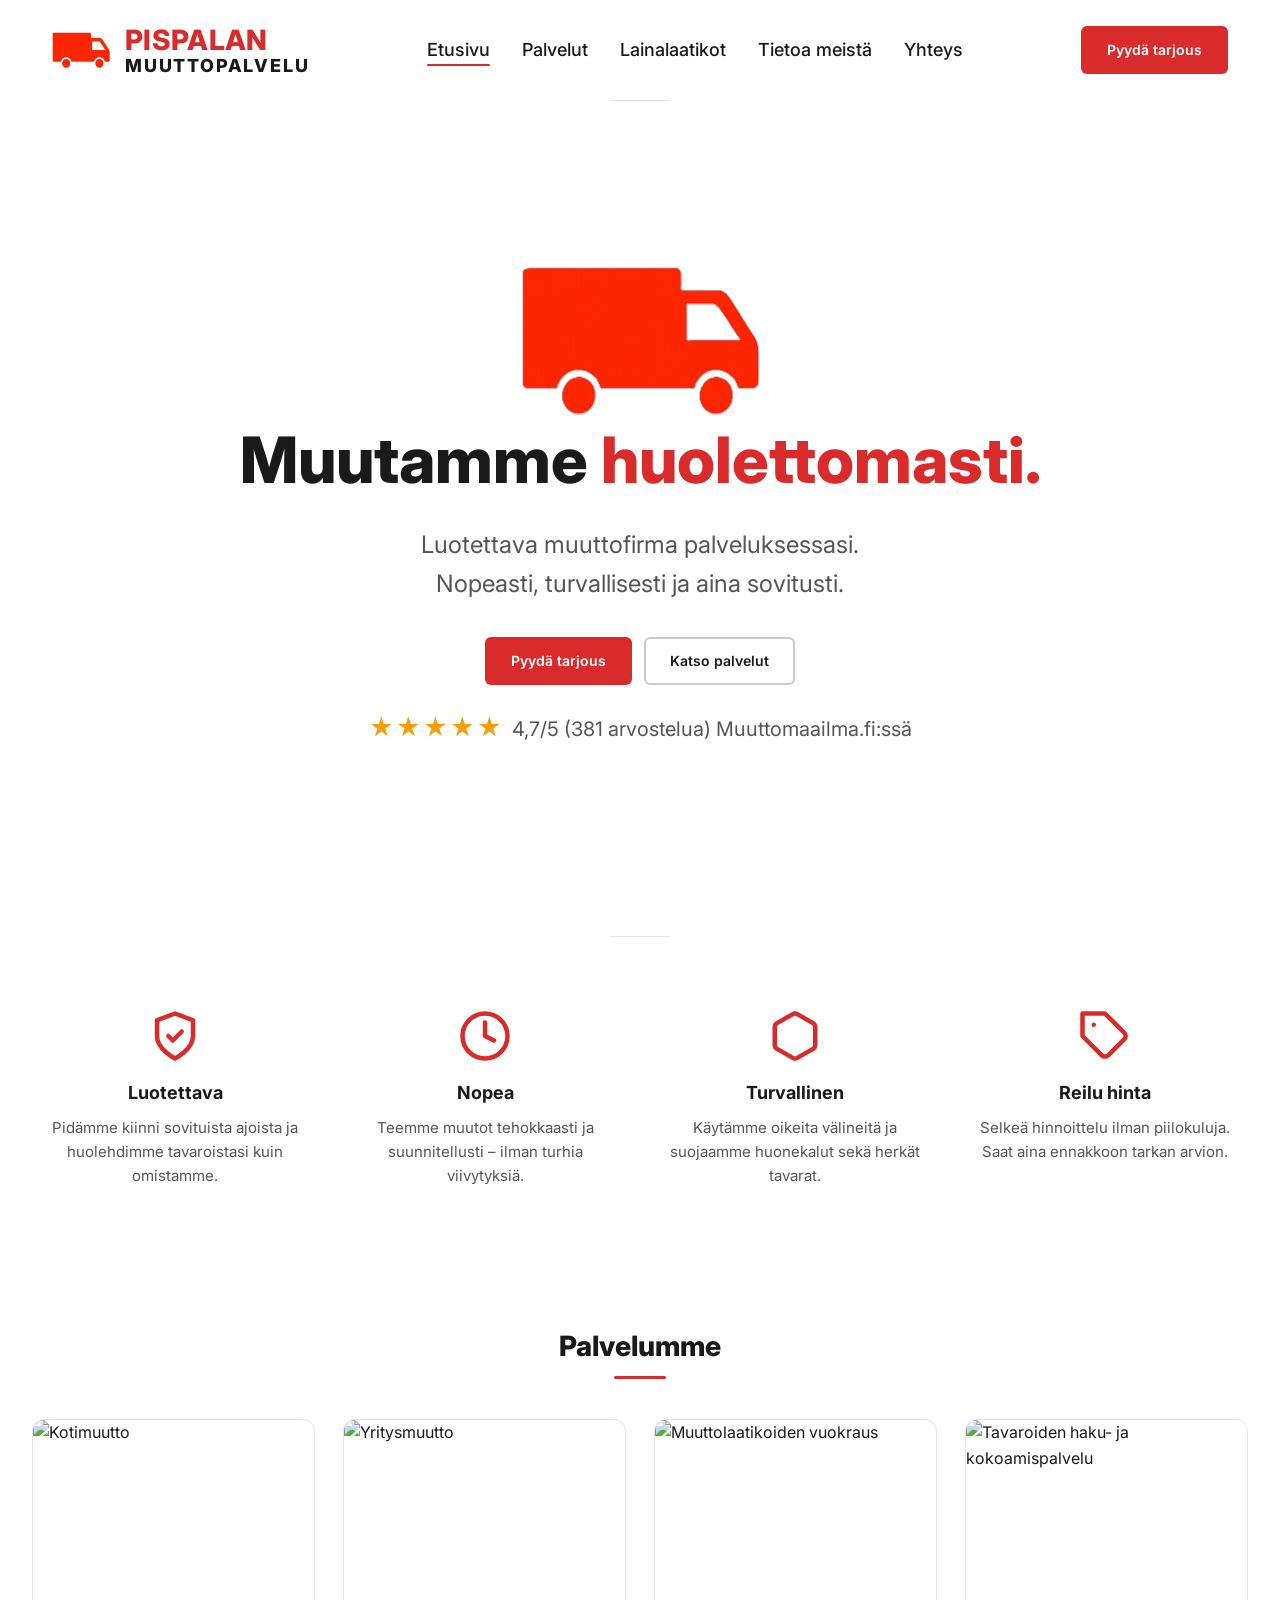
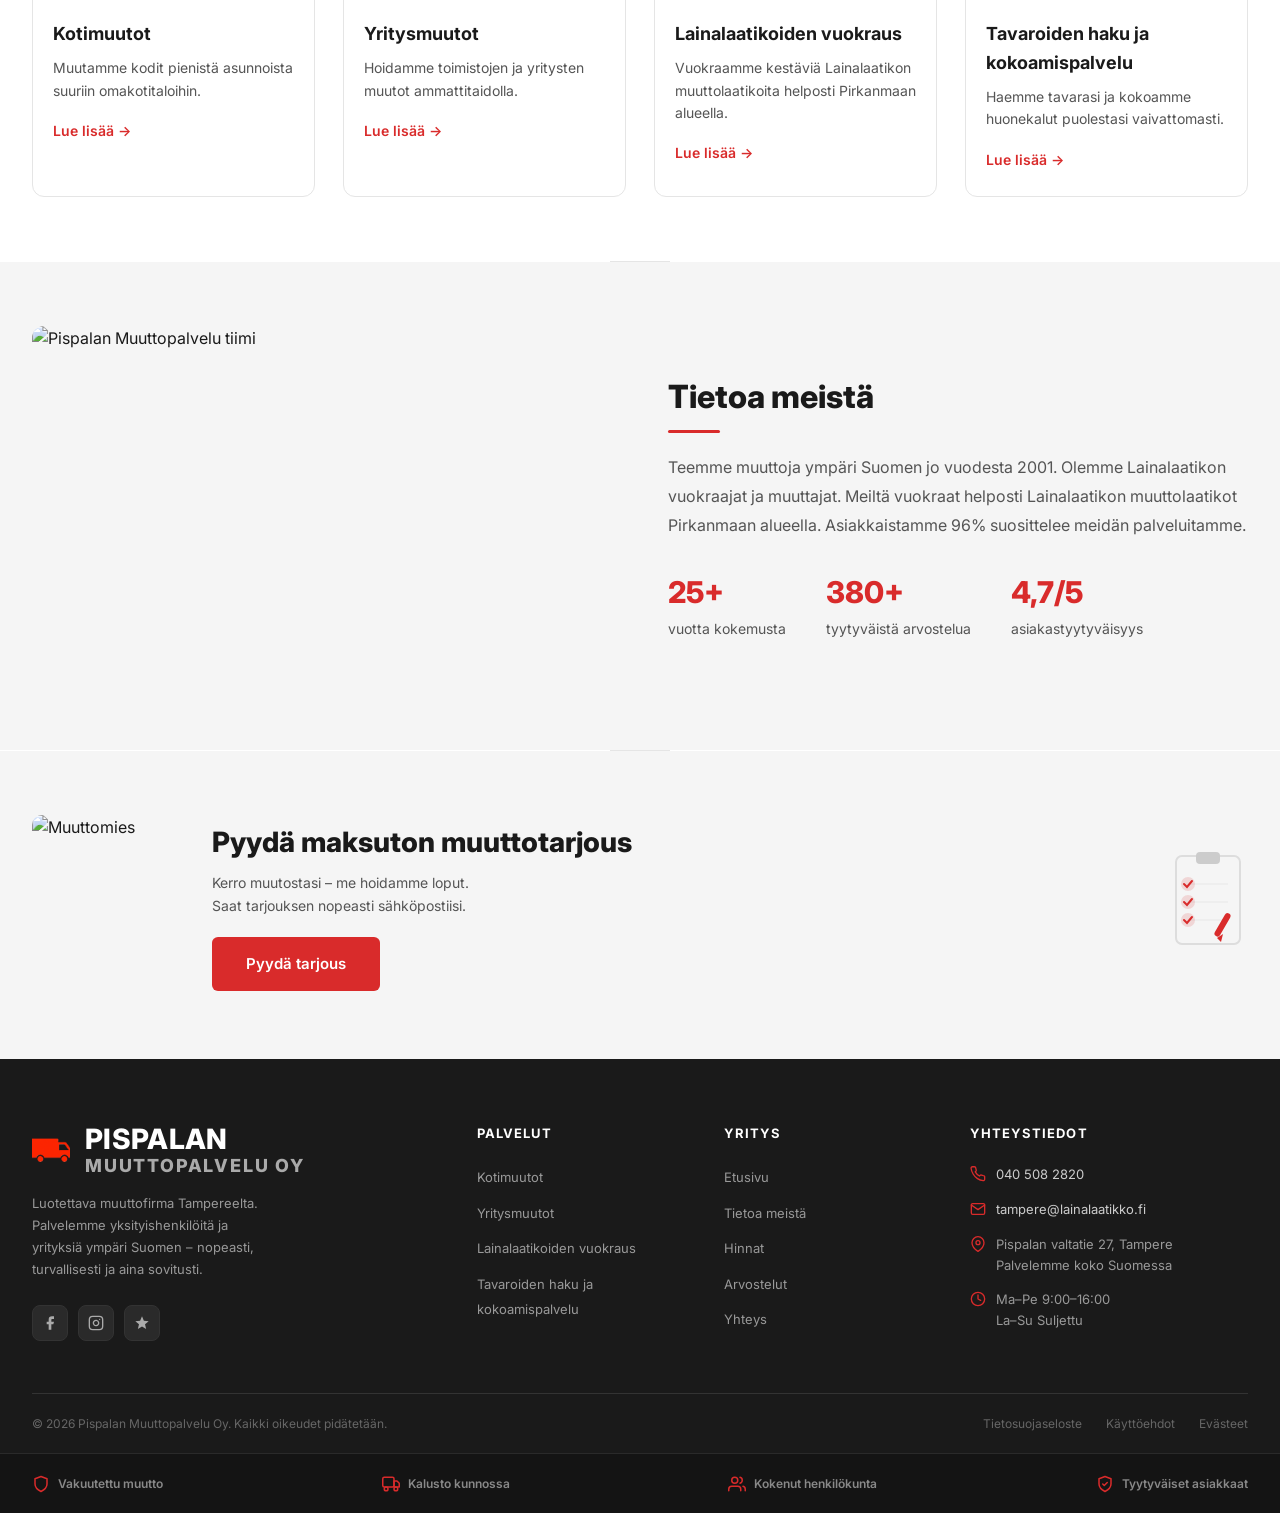
==== index.html @ 5b21df0d "yhteydenotto sivu" ====
<!DOCTYPE html>
<html lang="fi">
<head>
  <meta charset="UTF-8" />
  <meta name="viewport" content="width=device-width, initial-scale=1.0"/>
  <title>Pispalan Muuttopalvelu</title>
  <link href="https://fonts.googleapis.com/css2?family=Inter:wght@400;500;600;700;800&display=swap" rel="stylesheet"/>
  <style>
    *, *::before, *::after { box-sizing: border-box; margin: 0; padding: 0; }

    :root {
      --red: #D92B2B;
      --red-dark: #B51F1F;
      --black: #1A1A1A;
      --gray-text: #555;
      --gray-light: #f5f5f5;
      --border: #e5e5e5;
      --white: #ffffff;
      --max-w: 1240px;
    }

    html, body {
      max-width: 100%;
      overflow-x: hidden;
    }

    body {
      font-family: 'Inter', sans-serif;
      color: var(--black);
      background: var(--white);
      line-height: 1.6;
    }

    a { text-decoration: none; color: inherit; }

    /* ── CONTAINER ── */
    .container {
      max-width: var(--max-w);
      margin: 0 auto;
      padding: 0 32px;
    }

    /* ── NAVBAR ── */
    nav {
      background: var(--white);
      position: sticky;
      top: 0;
      z-index: 100;
    }

    nav .container {
      display: flex;
      align-items: center;
      justify-content: space-between;
      height: 100px;
    }

    .logo {
      display: flex;
      align-items: center;
      gap: 15px;
      font-weight: 800;
      font-size: 15px;
      color: var(--red);
      text-transform: uppercase;
      letter-spacing: 0.02em;
    }

    .logo-icon img { width: 58px; height: 36px; display: block; }
    .logo-text { display: flex; flex-direction: column; line-height: 1.15; }
    .logo-text span:first-child { font-size: 28px; }
    .logo-text span:last-child { font-size: 18px; letter-spacing: 0.1em; color: var(--black); }

    .nav-links {
      display: flex;
      gap: 32px;
      list-style: none;
      font-size: 18px;
      font-weight: 500;
    }

    .nav-links a {
      color: var(--black);
      transition: color 0.2s;
      position: relative;
      padding-bottom: 4px;
    }

    .nav-links a.active::after {
      content: '';
      position: absolute;
      bottom: -2px; left: 0; right: 0;
      height: 2px;
      background: var(--red);
      border-radius: 2px;
    }

    .nav-links a:hover { color: var(--red); }

    .btn {
      display: inline-flex;
      align-items: center;
      justify-content: center;
      padding: 11px 24px;
      border-radius: 6px;
      font-size: 14px;
      font-weight: 600;
      cursor: pointer;
      transition: background 0.2s, color 0.2s, border-color 0.2s;
      border: 2px solid transparent;
    }

    .btn-primary { background: var(--red); color: white; }
    .btn-primary:hover { background: var(--red-dark); }
    .btn-outline { background: white; color: var(--black); border-color: #ccc; }
    .btn-outline:hover { border-color: var(--red); color: var(--red); }

    /* ── INTRO (replaces big hero) ── */
    .intro {
      padding: 144px 64px 128px;
      text-align: center;
    }

    .intro .container {
      padding: 20px 0 0 0;
      display: flex;
      flex-direction: column;
      align-items: center;
      margin-bottom: 60px;
    }

    .intro h1 {
      font-size: 64px;
      font-weight: 800;
      line-height: 1.15;
      margin-bottom: 30px;
      max-width: 900px;
    }

    .intro h1 span { color: var(--red); }

    .intro p {
      font-size: 24px;
      color: var(--gray-text);
      margin-bottom: 34px;
      max-width: 540px;
    }

    .intro-ctas {
      display: flex;
      gap: 12px;
      margin-bottom: 24px;
    }

    .stars {
      display: flex;
      align-items: center;
      gap: 8px;
      font-size: 20px;
      color: var(--gray-text);
    }

    .star-icons { color: #f59e0b; font-size: 24px; letter-spacing: 2px; }

    /* ── FEATURES ── */
    .features {
      padding: 48px 32px;
    }

    .features .container { padding: 0; }

    .features-grid {
      display: grid;
      grid-template-columns: repeat(4, 1fr);
      gap: 24px;
    }

    .feature-card {
      text-align: center;
      padding: 24px 16px;
    }

    .feature-icon {
      width: 54px;
      height: 54px;
      margin: 0 auto 16px;
      color: var(--red);
    }

    .feature-card h3 {
      font-size: 18px;
      font-weight: 700;
      margin-bottom: 8px;
    }

    .feature-card p {
      font-size: 15px;
      color: var(--gray-text);
      line-height: 1.6;
    }

    /* ── SERVICES ── */
    .services {
      padding: 64px 32px;
      background: var(--white);
    }

    .services .container { padding: 0; }

    .section-title {
      text-align: center;
      font-size: 28px;
      font-weight: 800;
      margin-bottom: 8px;
    }

    .section-underline {
      width: 52px;
      height: 3px;
      background: var(--red);
      margin: 0 auto 40px;
      border-radius: 2px;
    }

    /* ── SHORT SECTION DIVIDER (replaces full-width borders) ── */
    .divider {
      width: 60px;
      height: 1px;
      background: var(--border);
      margin: 0 auto;
    }

    .services-grid {
      display: grid;
      grid-template-columns: repeat(4, 1fr);
      gap: 28px;
    }

    .service-card {
      border: 1px solid var(--border);
      border-radius: 12px;
      padding: 0 0 24px;
      overflow: hidden;
      transition: box-shadow 0.2s;
    }

    .service-card:hover { box-shadow: 0 8px 24px rgba(0,0,0,0.08); }

    .service-thumb {
      width: 100%;
      height: 180px;
      margin-bottom: 20px;
      overflow: hidden;
    }

    .service-thumb img {
      width: 100%;
      height: 100%;
      object-fit: cover;
      display: block;
      transition: transform 0.35s ease;
    }

    .service-card:hover .service-thumb img { transform: scale(1.05); }

    .service-card-body { padding: 0 20px; }
    .service-card h3 { font-size: 18px; font-weight: 700; margin-bottom: 8px; }
    .service-card p { font-size: 14px; color: var(--gray-text); margin-bottom: 16px; line-height: 1.6; }

    .link-red {
      font-size: 14px;
      font-weight: 600;
      color: var(--red);
      display: inline-flex;
      align-items: center;
      gap: 4px;
      transition: gap 0.2s;
    }
    .link-red:hover { gap: 8px; }

    /* ── ABOUT ── */
    .about {
      padding: 64px 32px;
      background: var(--gray-light);
    }

    .about .container {
      padding: 0;
      display: grid;
      grid-template-columns: 1fr 1fr;
      gap: 56px;
      align-items: center;
    }

    .about-img { width: 100%; height: 360px; border-radius: 12px; overflow: hidden; }
    .about-img img { width: 100%; height: 100%; object-fit: cover; display: block; }

    .about-content h2 { font-size: 32px; font-weight: 800; margin-bottom: 8px; }
    .about-content .section-underline { margin: 0 0 20px; }
    .about-content p { font-size: 16px; color: var(--gray-text); line-height: 1.8; margin-bottom: 28px; }

    .about-stats { display: flex; gap: 40px; }
    .about-stat strong { display: block; font-size: 30px; font-weight: 800; color: var(--red); }
    .about-stat span { font-size: 14px; color: var(--gray-text); }

    /* ── CTA BANNER ── */
    .cta-banner {
      background: var(--gray-light);
      padding: 64px 32px;
    }

    .cta-banner .container {
      padding: 0;
      display: grid;
      grid-template-columns: auto 1fr auto;
      align-items: center;
      gap: 40px;
    }

    .cta-banner .illustration { width: 140px; flex-shrink: 0; }
    .cta-content h2 { font-size: 28px; font-weight: 800; margin-bottom: 8px; }
    .cta-content p { font-size: 14px; color: var(--gray-text); margin-bottom: 20px; }
    .cta-checklist { width: 80px; flex-shrink: 0; }

    /* ── FULL FOOTER ── */
    .site-footer {
      background: #1A1A1A;
      color: #ccc;
      padding: 64px 32px 0;
    }

    .site-footer .container { padding: 0; }

    .footer-grid {
      display: grid;
      grid-template-columns: 2fr 1fr 1fr 1.4fr;
      gap: 48px;
      padding-bottom: 48px;
      border-bottom: 1px solid #333;
    }

    .footer-brand .logo { margin-bottom: 16px; color: #fff; }
    .footer-brand .logo-text span:last-child { color: #aaa; }
    .footer-brand p { font-size: 13px; line-height: 1.7; color: #999; max-width: 240px; margin-bottom: 24px; }
    .footer-socials { display: flex; gap: 10px; }

    .social-btn {
      width: 36px; height: 36px; border-radius: 8px;
      background: #2a2a2a; border: 1px solid #333;
      display: flex; align-items: center; justify-content: center;
      color: #aaa; transition: background 0.2s, color 0.2s;
    }
    .social-btn:hover { background: var(--red); color: white; border-color: var(--red); }
    .social-btn svg { width: 16px; height: 16px; }

    .footer-col h4 { font-size: 13px; font-weight: 700; color: #fff; text-transform: uppercase; letter-spacing: 0.08em; margin-bottom: 20px; }
    .footer-col ul { list-style: none; display: flex; flex-direction: column; gap: 10px; }
    .footer-col ul li a { font-size: 13px; color: #999; transition: color 0.2s; }
    .footer-col ul li a:hover { color: var(--red); }

    .footer-contact-item { display: flex; align-items: flex-start; gap: 10px; font-size: 13px; color: #999; margin-bottom: 14px; }
    .footer-contact-item svg { width: 16px; height: 16px; color: var(--red); flex-shrink: 0; margin-top: 2px; }
    .footer-contact-item a { color: #ccc; transition: color 0.2s; }
    .footer-contact-item a:hover { color: var(--red); }

    .footer-bottom { display: flex; align-items: center; justify-content: space-between; padding: 20px 0; font-size: 12px; color: #666; }
    .footer-bottom-links { display: flex; gap: 24px; }
    .footer-bottom-links a { color: #666; transition: color 0.2s; }
    .footer-bottom-links a:hover { color: #aaa; }

    .footer-trust-bar {
      background: #141414;
      border-top: 1px solid #2a2a2a;
      padding: 20px 32px;
    }

    .footer-trust-bar .container {
      padding: 0;
      display: flex;
      justify-content: space-between;
      align-items: center;
      flex-wrap: wrap;
      gap: 16px;
    }

    .footer-trust-item { display: flex; align-items: center; gap: 8px; font-size: 12px; font-weight: 600; color: #888; }
    .footer-trust-item svg { width: 18px; height: 18px; color: var(--red); }

    /* ── RESPONSIVE ── */
    @media (max-width: 900px) {
      .container { padding: 0 20px; }
      .nav-links { display: none; }
      .intro { padding: 48px 20px; }
      .intro h1 { font-size: 34px; }
      .features { padding: 32px 20px; }
      .features-grid { grid-template-columns: repeat(2, 1fr); }
      .services { padding: 48px 20px; }
      .services-grid { grid-template-columns: repeat(2, 1fr); }
      .about { padding: 48px 20px; }
      .about .container { grid-template-columns: 1fr; gap: 28px; }
      .about-img { height: 240px; }
      .about-stats { justify-content: center; }
      .cta-banner { padding: 40px 20px; text-align: center; }
      .cta-banner .container { grid-template-columns: 1fr; }
      .cta-banner .illustration, .cta-checklist { display: none; }
      .site-footer { padding: 48px 20px 0; }
      .footer-grid { grid-template-columns: 1fr 1fr; gap: 32px; }
      .footer-trust-bar { padding: 20px; }
      .footer-bottom { flex-direction: column; gap: 12px; text-align: center; }
    }
    @media (max-width: 560px) {
      .footer-grid { grid-template-columns: 1fr; }
      .footer-trust-bar .container { justify-content: center; }
      .features-grid { grid-template-columns: 1fr 1fr; gap: 16px; }
      .services-grid { grid-template-columns: 1fr; }
      .intro h1 { font-size: 28px; }
      .intro-ctas { flex-direction: column; width: 100%; }
      .intro-ctas .btn { width: 100%; }
      .about-stats { flex-wrap: wrap; gap: 20px; justify-content: center; }
    }
  </style>
</head>
<body>

<!-- NAVBAR -->
<nav>
  <div class="container">
    <div class="logo">
      <div class="logo-icon">
        <a href="index.html"><img src="images/Designer (13).PNG" alt="Pispalan Muuttopalvelu Oy logo"/></a>
      </div>
      <div class="logo-text">
        <span>Pispalan</span>
        <span>Muuttopalvelu</span>
      </div>
    </div>

    <ul class="nav-links">
      <li><a href="#" class="active">Etusivu</a></li>
      <li><a href="#palvelut">Palvelut</a></li>
      <li><a href="#">Lainalaatikot</a></li>
      <li><a href="#tietoa-meista">Tietoa meistä</a></li>
      <li><a href="yhteydenotto.html">Yhteys</a></li>
    </ul>

    <a href="tarjous.html" class="btn btn-primary">Pyydä tarjous</a>
  </div>
</nav>
<div class="divider" style="margin-top: 0;"></div>

<!-- INTRO (replaces big hero, no image, fully centered) -->
<div class="intro">
  <div class="container">
    <a href="#index.html"><img src="images/Designer (13).PNG" alt="Pispalan Muuttopalvelu Oy logo" width="80" height="60" style="width: 240px; height: 150px;"/></a>
    <h1>Muutamme <span>huolettomasti.</span></h1>
    <p>Luotettava muuttofirma palveluksessasi. Nopeasti, turvallisesti ja aina sovitusti.</p>
    <div class="intro-ctas">
      <a href="tarjous.html" class="btn btn-primary">Pyydä tarjous</a>
      <a href="#palvelut" class="btn btn-outline">Katso palvelut</a>
    </div>
    <div class="stars">
      <span class="star-icons">★★★★★</span>
      <span>4,7/5 (381 arvostelua) Muuttomaailma.fi:ssä</span>
    </div>
  </div>
</div>

<div class="divider"></div>

<!-- FEATURES -->
<div class="features">
  <div class="container">
    <div class="features-grid">
      <div class="feature-card">
        <div class="feature-icon">
          <svg viewBox="0 0 24 24" fill="none" stroke="currentColor" stroke-width="2" stroke-linecap="round" stroke-linejoin="round">
            <path d="M12 22s8-4 8-10V5l-8-3-8 3v7c0 6 8 10 8 10z"/>
            <polyline points="9 12 11 14 15 10"/>
          </svg>
        </div>
        <h3>Luotettava</h3>
        <p>Pidämme kiinni sovituista ajoista ja huolehdimme tavaroistasi kuin omistamme.</p>
      </div>
      <div class="feature-card">
        <div class="feature-icon">
          <svg viewBox="0 0 24 24" fill="none" stroke="currentColor" stroke-width="2" stroke-linecap="round" stroke-linejoin="round">
            <circle cx="12" cy="12" r="10"/>
            <polyline points="12 6 12 12 16 14"/>
          </svg>
        </div>
        <h3>Nopea</h3>
        <p>Teemme muutot tehokkaasti ja suunnitellusti – ilman turhia viivytyksiä.</p>
      </div>
      <div class="feature-card">
        <div class="feature-icon">
          <svg viewBox="0 0 24 24" fill="none" stroke="currentColor" stroke-width="2" stroke-linecap="round" stroke-linejoin="round">
            <path d="M21 16V8a2 2 0 0 0-1-1.73l-7-4a2 2 0 0 0-2 0l-7 4A2 2 0 0 0 3 8v8a2 2 0 0 0 1 1.73l7 4a2 2 0 0 0 2 0l7-4A2 2 0 0 0 21 16z"/>
          </svg>
        </div>
        <h3>Turvallinen</h3>
        <p>Käytämme oikeita välineitä ja suojaamme huonekalut sekä herkät tavarat.</p>
      </div>
      <div class="feature-card">
        <div class="feature-icon">
          <svg viewBox="0 0 24 24" fill="none" stroke="currentColor" stroke-width="2" stroke-linecap="round" stroke-linejoin="round">
            <path d="M20.59 13.41l-7.17 7.17a2 2 0 0 1-2.83 0L2 12V2h10l8.59 8.59a2 2 0 0 1 0 2.82z"/>
            <line x1="7" y1="7" x2="7.01" y2="7"/>
          </svg>
        </div>
        <h3>Reilu hinta</h3>
        <p>Selkeä hinnoittelu ilman piilokuluja. Saat aina ennakkoon tarkan arvion.</p>
      </div>
    </div>
  </div>
</div>

<!-- SERVICES -->
<section class="services" id="palvelut">
  <div class="container">
    <h2 class="section-title">Palvelumme</h2>
    <div class="section-underline"></div>

    <div class="services-grid">
      <div class="service-card">
        <div class="service-thumb">
          <img src="https://images.unsplash.com/photo-1600518464441-9154a4dea21b?w=600&q=80" alt="Kotimuutto"/>
        </div>
        <div class="service-card-body">
          <h3>Kotimuutot</h3>
          <p>Muutamme kodit pienistä asunnoista suuriin omakotitaloihin.</p>
          <a href="kotimuutto.html" class="link-red">Lue lisää →</a>
        </div>
      </div>

      <div class="service-card">
        <div class="service-thumb">
          <img src="https://images.unsplash.com/photo-1497366216548-37526070297c?w=600&q=80" alt="Yritysmuutto"/>
        </div>
        <div class="service-card-body">
          <h3>Yritysmuutot</h3>
          <p>Hoidamme toimistojen ja yritysten muutot ammattitaidolla.</p>
          <a href="yritysmuutto.html" class="link-red">Lue lisää →</a>
        </div>
      </div>

      <div class="service-card">
        <div class="service-thumb">
          <img src="https://img.img-cdn.yle.fi/crop_fill,w_636,h_424,dpr_1/f_auto/39-149868668836c546ed6b/1769158839" alt="Muuttolaatikoiden vuokraus"/>
        </div>
        <div class="service-card-body">
          <h3>Lainalaatikoiden vuokraus</h3>
          <p>Vuokraamme kestäviä Lainalaatikon muuttolaatikoita helposti Pirkanmaan alueella.</p>
          <a href="lainalaatikot.html" class="link-red">Lue lisää →</a>
        </div>
      </div>

      <div class="service-card">
        <div class="service-thumb">
          <img src="https://images.airtasker.com/v7/https://airtasker-seo-assets-prod.s3.amazonaws.com/en_AU/1629993642926_furniture-assembly.jpg" alt="Tavaroiden haku- ja kokoamispalvelu"/>
        </div>
        <div class="service-card-body">
          <h3>Tavaroiden haku ja kokoamispalvelu</h3>
          <p>Haemme tavarasi ja kokoamme huonekalut puolestasi vaivattomasti.</p>
          <a href="kokoamispalvelut.html" class="link-red">Lue lisää →</a>
        </div>
      </div>
    </div>
  </div>
</section>

<div class="divider"></div>

<!-- ABOUT -->
<section class="about" id="tietoa-meistä">
  <div class="container">
    <div class="about-img">
      <img src="https://images.unsplash.com/photo-1600585154526-990dced4db0d?w=800&q=80" alt="Pispalan Muuttopalvelu tiimi"/>
    </div>
    <div class="about-content">
      <h2>Tietoa meistä</h2>
      <div class="section-underline" style="margin-left:0;"></div>
      <p>Teemme muuttoja ympäri Suomen jo vuodesta 2001. Olemme Lainalaatikon vuokraajat ja muuttajat. Meiltä vuokraat helposti Lainalaatikon muuttolaatikot Pirkanmaan alueella. Asiakkaistamme 96% suosittelee meidän palveluitamme.</p>
      <div class="about-stats">
        <div class="about-stat">
          <strong>25+</strong>
          <span>vuotta kokemusta</span>
        </div>
        <div class="about-stat">
          <strong>380+</strong>
          <span>tyytyväistä arvostelua</span>
        </div>
        <div class="about-stat">
          <strong>4,7/5</strong>
          <span>asiakastyytyväisyys</span>
        </div>
      </div>
    </div>
  </div>
</section>

<div class="divider"></div>

<!-- CTA BANNER -->
<section class="cta-banner" id="tarjous">
  <div class="container">
    <div class="illustration">
      <img src="https://images.unsplash.com/photo-1568992687947-868a62a9f521?w=300&q=80" alt="Muuttomies" style="width:140px;height:180px;object-fit:cover;border-radius:10px;display:block;"/>
    </div>

    <div class="cta-content">
      <h2>Pyydä maksuton muuttotarjous</h2>
      <p>Kerro muutostasi – me hoidamme loput.<br>Saat tarjouksen nopeasti sähköpostiisi.</p>
      <a href="tarjous.html" class="btn btn-primary" style="font-size:15px; padding:13px 32px;">Pyydä tarjous</a>
    </div>

    <div class="cta-checklist">
      <svg viewBox="0 0 80 100" xmlns="http://www.w3.org/2000/svg">
        <rect x="8" y="4" width="64" height="88" rx="6" fill="#f5f5f5" stroke="#ddd" stroke-width="2"/>
        <rect x="28" y="0" width="24" height="12" rx="4" fill="#ccc"/>
        <line x1="20" y1="32" x2="60" y2="32" stroke="#eee" stroke-width="2"/>
        <line x1="20" y1="50" x2="60" y2="50" stroke="#eee" stroke-width="2"/>
        <line x1="20" y1="68" x2="60" y2="68" stroke="#eee" stroke-width="2"/>
        <circle cx="20" cy="32" r="7" fill="#D92B2B" opacity="0.15"/>
        <polyline points="16,32 19,35 24,29" stroke="#D92B2B" stroke-width="2" fill="none" stroke-linecap="round"/>
        <circle cx="20" cy="50" r="7" fill="#D92B2B" opacity="0.15"/>
        <polyline points="16,50 19,53 24,47" stroke="#D92B2B" stroke-width="2" fill="none" stroke-linecap="round"/>
        <circle cx="20" cy="68" r="7" fill="#D92B2B" opacity="0.15"/>
        <polyline points="16,68 19,71 24,65" stroke="#D92B2B" stroke-width="2" fill="none" stroke-linecap="round"/>
        <rect x="52" y="60" width="6" height="26" rx="3" fill="#D92B2B" transform="rotate(30 55 72)"/>
        <polygon points="49,86 55,82 53,90" fill="#D92B2B"/>
      </svg>
    </div>
  </div>
</section>

<!-- FULL FOOTER -->
<footer class="site-footer">
  <div class="container">
    <div class="footer-grid">
      <div class="footer-brand">
        <div class="logo">
          <div class="logo-icon">
            <a href="index.html"><img src="images/Designer (13).PNG" alt="Pispalan Muuttopalvelu Oy logo" style="width: 38px; height: 24px; object-fit:cover; display:block;"/></a>
          </div>
          <div class="logo-text">
            <span>Pispalan</span>
            <span>Muuttopalvelu Oy</span>
          </div>
        </div>
        <p>Luotettava muuttofirma Tampereelta. Palvelemme yksityishenkilöitä ja yrityksiä ympäri Suomen – nopeasti, turvallisesti ja aina sovitusti.</p>
        <div class="footer-socials">
          <a href="#" class="social-btn" aria-label="Facebook">
            <svg viewBox="0 0 24 24" fill="currentColor"><path d="M18 2h-3a5 5 0 0 0-5 5v3H7v4h3v8h4v-8h3l1-4h-4V7a1 1 0 0 1 1-1h3z"/></svg>
          </a>
          <a href="#" class="social-btn" aria-label="Instagram">
            <svg viewBox="0 0 24 24" fill="none" stroke="currentColor" stroke-width="2" stroke-linecap="round" stroke-linejoin="round">
              <rect x="2" y="2" width="20" height="20" rx="5" ry="5"/>
              <path d="M16 11.37A4 4 0 1 1 12.63 8 4 4 0 0 1 16 11.37z"/>
              <line x1="17.5" y1="6.5" x2="17.51" y2="6.5"/>
            </svg>
          </a>
          <a href="https://extra.muuttomaailma.fi/company/k70j0opk" class="social-btn" aria-label="Arvostelut">
            <svg viewBox="0 0 24 24" fill="currentColor"><path d="M12 17.27L18.18 21l-1.64-7.03L22 9.24l-7.19-.61L12 2 9.19 8.63 2 9.24l5.46 4.73L5.82 21z"/></svg>
          </a>
        </div>
      </div>

      <div class="footer-col">
        <h4>Palvelut</h4>
        <ul>
          <li><a href="#palvelut">Kotimuutot</a></li>
          <li><a href="#palvelut">Yritysmuutot</a></li>
          <li><a href="#palvelut">Lainalaatikoiden vuokraus</a></li>
          <li><a href="#palvelut">Tavaroiden haku ja kokoamispalvelu</a></li>
        </ul>
      </div>

      <div class="footer-col">
        <h4>Yritys</h4>
        <ul>
          <li><a href="#">Etusivu</a></li>
          <li><a href="#tietoa-meista">Tietoa meistä</a></li>
          <li><a href="#">Hinnat</a></li>
          <li><a href="#">Arvostelut</a></li>
          <li><a href="pyyda-tarjous.html">Yhteys</a></li>
        </ul>
      </div>

      <div class="footer-col">
        <h4>Yhteystiedot</h4>
        <div class="footer-contact-item">
          <svg viewBox="0 0 24 24" fill="none" stroke="currentColor" stroke-width="2" stroke-linecap="round" stroke-linejoin="round">
            <path d="M22 16.92v3a2 2 0 0 1-2.18 2 19.79 19.79 0 0 1-8.63-3.07A19.5 19.5 0 0 1 4.69 12 19.79 19.79 0 0 1 1.61 3.37 2 2 0 0 1 3.6 1.18h3a2 2 0 0 1 2 1.72c.127.96.361 1.903.7 2.81a2 2 0 0 1-.45 2.11L7.91 8.73a16 16 0 0 0 6.29 6.29l.92-.92a2 2 0 0 1 2.11-.45c.907.339 1.85.573 2.81.7A2 2 0 0 1 22 16.92z"/>
          </svg>
          <a href="tel:+358405082820">040 508 2820</a>
        </div>
        <div class="footer-contact-item">
          <svg viewBox="0 0 24 24" fill="none" stroke="currentColor" stroke-width="2" stroke-linecap="round" stroke-linejoin="round">
            <path d="M4 4h16c1.1 0 2 .9 2 2v12c0 1.1-.9 2-2 2H4c-1.1 0-2-.9-2-2V6c0-1.1.9-2 2-2z"/>
            <polyline points="22,6 12,13 2,6"/>
          </svg>
          <a href="mailto:tampere@lainalaatikko.fi">tampere@lainalaatikko.fi</a>
        </div>
        <div class="footer-contact-item">
          <svg viewBox="0 0 24 24" fill="none" stroke="currentColor" stroke-width="2" stroke-linecap="round" stroke-linejoin="round">
            <path d="M21 10c0 7-9 13-9 13s-9-6-9-13a9 9 0 0 1 18 0z"/>
            <circle cx="12" cy="10" r="3"/>
          </svg>
          <span>Pispalan valtatie 27, Tampere<br>Palvelemme koko Suomessa</span>
        </div>
        <div class="footer-contact-item">
          <svg viewBox="0 0 24 24" fill="none" stroke="currentColor" stroke-width="2" stroke-linecap="round" stroke-linejoin="round">
            <circle cx="12" cy="12" r="10"/>
            <polyline points="12 6 12 12 16 14"/>
          </svg>
          <span>Ma–Pe 9:00–16:00<br>La–Su Suljettu</span>
        </div>
      </div>
    </div>

    <div class="footer-bottom">
      <span>© 2026 Pispalan Muuttopalvelu Oy. Kaikki oikeudet pidätetään.</span>
      <div class="footer-bottom-links">
        <a href="#">Tietosuojaseloste</a>
        <a href="#">Käyttöehdot</a>
        <a href="#">Evästeet</a>
      </div>
    </div>
  </div>
</footer>

<!-- TRUST BAR -->
<div class="footer-trust-bar">
  <div class="container">
    <div class="footer-trust-item">
      <svg viewBox="0 0 24 24" fill="none" stroke="currentColor" stroke-width="2" stroke-linecap="round" stroke-linejoin="round"><path d="M12 22s8-4 8-10V5l-8-3-8 3v7c0 6 8 10 8 10z"/></svg>
      Vakuutettu muutto
    </div>
    <div class="footer-trust-item">
      <svg viewBox="0 0 24 24" fill="none" stroke="currentColor" stroke-width="2" stroke-linecap="round" stroke-linejoin="round"><rect x="1" y="3" width="15" height="13" rx="2"/><path d="M16 8h4l3 3v5h-7V8z"/><circle cx="5.5" cy="18.5" r="2.5"/><circle cx="18.5" cy="18.5" r="2.5"/></svg>
      Kalusto kunnossa
    </div>
    <div class="footer-trust-item">
      <svg viewBox="0 0 24 24" fill="none" stroke="currentColor" stroke-width="2" stroke-linecap="round" stroke-linejoin="round"><path d="M17 21v-2a4 4 0 0 0-4-4H5a4 4 0 0 0-4 4v2"/><circle cx="9" cy="7" r="4"/><path d="M23 21v-2a4 4 0 0 0-3-3.87"/><path d="M16 3.13a4 4 0 0 1 0 7.75"/></svg>
      Kokenut henkilökunta
    </div>
    <div class="footer-trust-item">
      <svg viewBox="0 0 24 24" fill="none" stroke="currentColor" stroke-width="2" stroke-linecap="round" stroke-linejoin="round"><path d="M12 22s8-4 8-10V5l-8-3-8 3v7c0 6 8 10 8 10z"/><polyline points="9 12 11 14 15 10"/></svg>
      Tyytyväiset asiakkaat
    </div>
  </div>
</div>

</body>
</html>
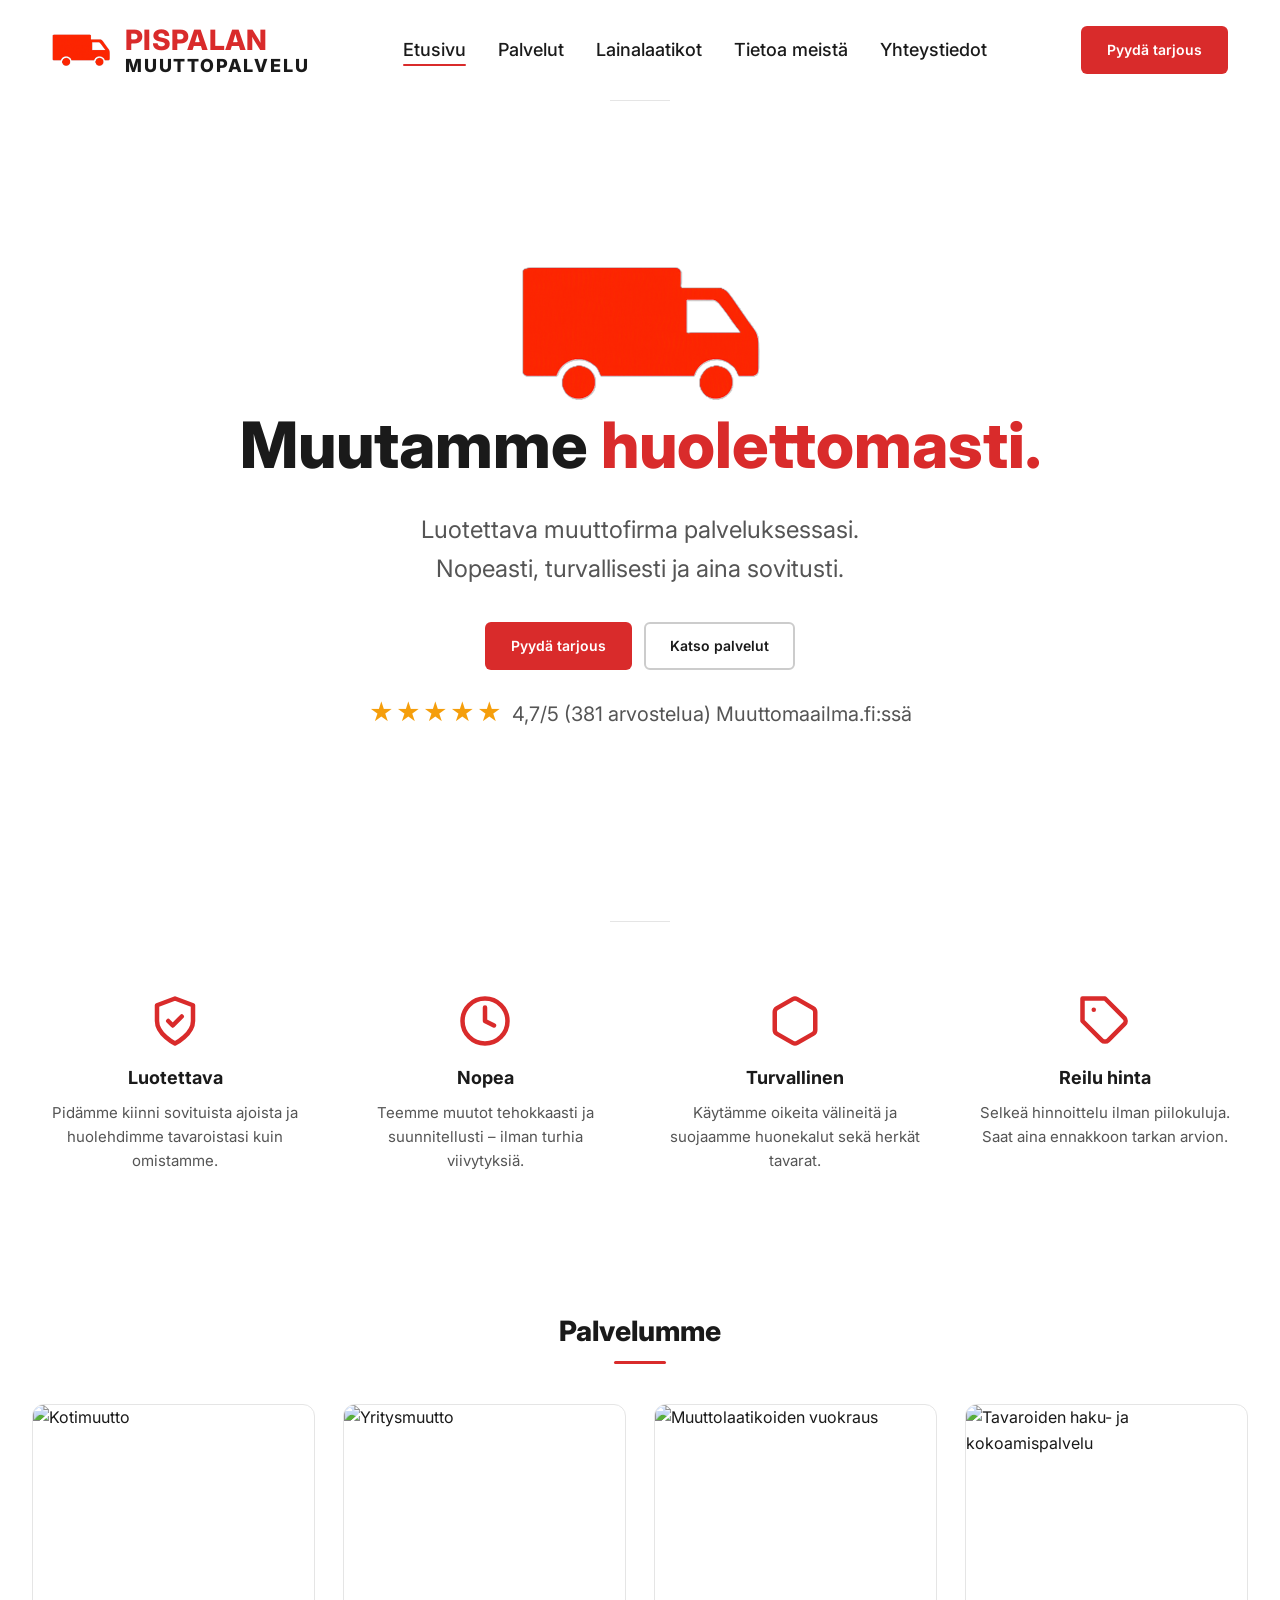
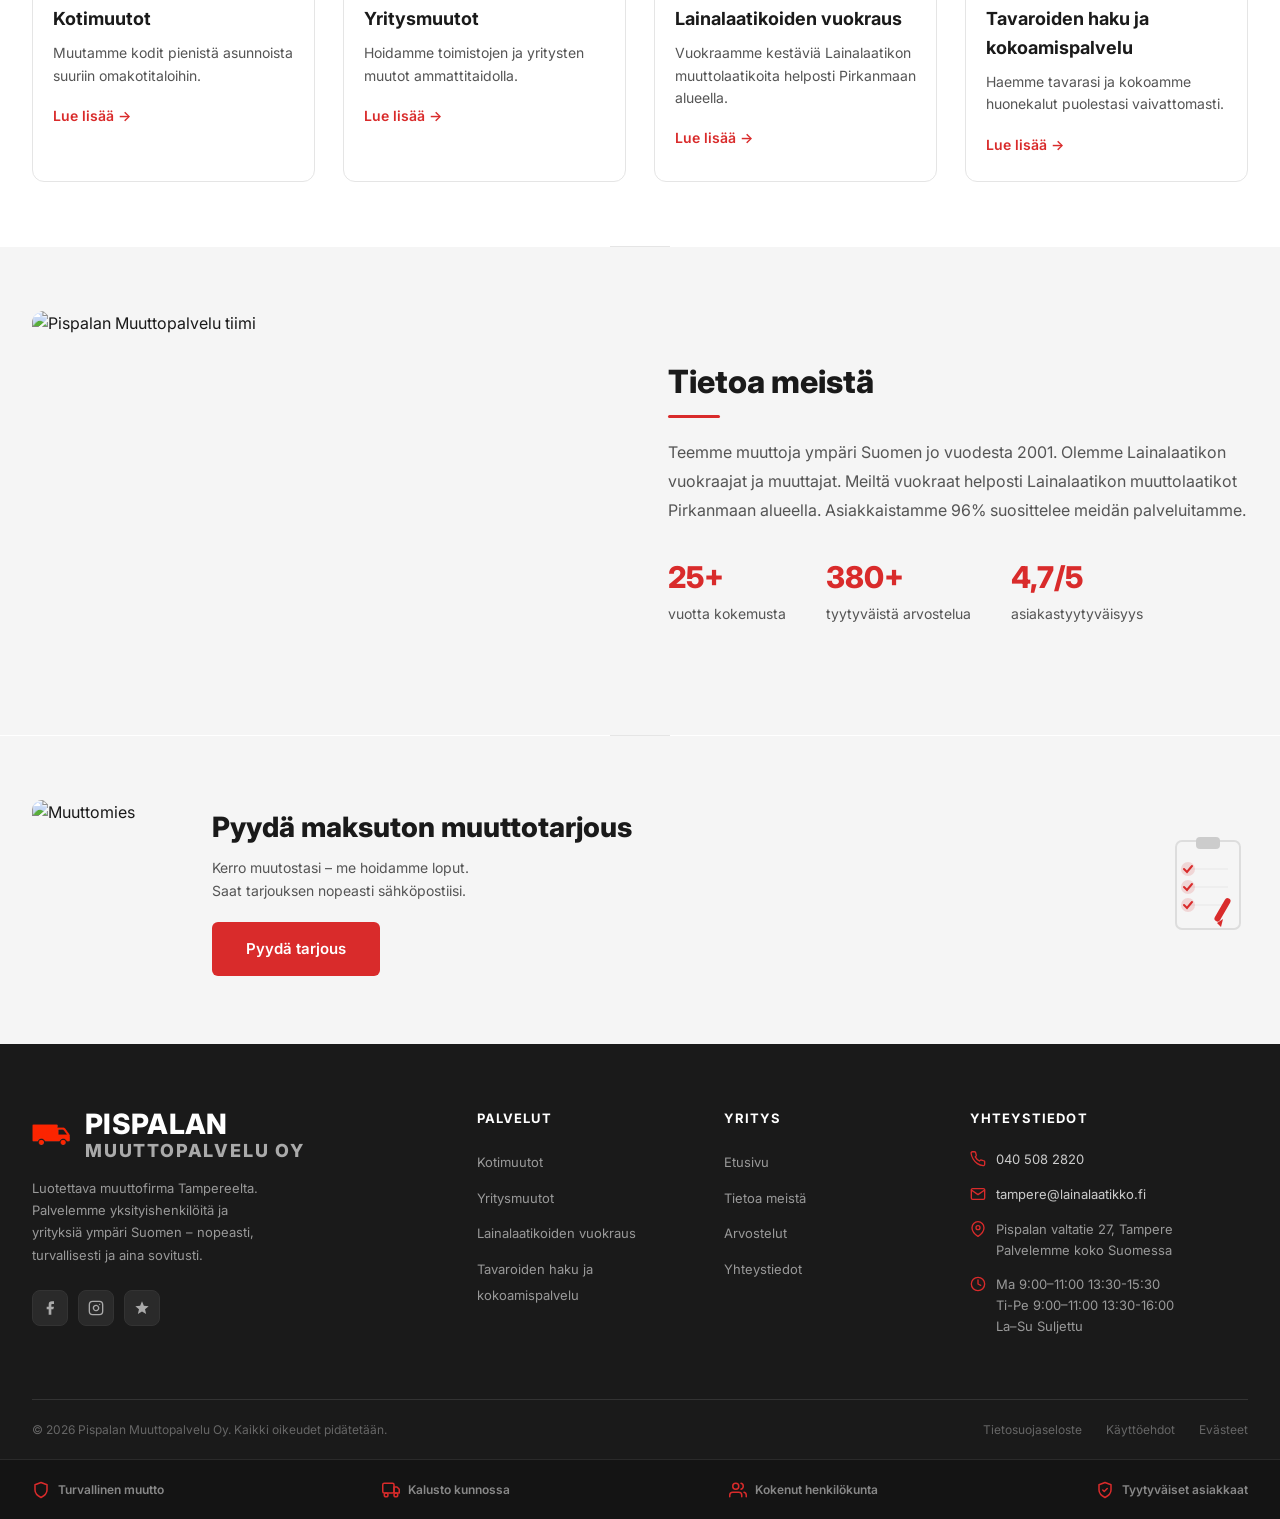
==== commit 35833352: "Update" ====
--- a/index.html
+++ b/index.html
@@ -3,8 +3,46 @@
 <head>
   <meta charset="UTF-8" />
   <meta name="viewport" content="width=device-width, initial-scale=1.0"/>
-  <title>Pispalan Muuttopalvelu</title>
+  <title>Muuttopalvelu Tampereella | Pispalan Muuttopalvelu Oy</title>
+  <meta name="description" content="Luotettava muuttofirma Tampereella ja koko Suomessa. Koti- ja yritysmuutot, muuttolaatikoiden vuokraus sekä haku- ja kokoamispalvelu. Pyydä maksuton tarjous jo tänään." />
+  <link rel="canonical" href="https://www.pispalanmuuttopalvelu.fi/index.html" />
   <link href="https://fonts.googleapis.com/css2?family=Inter:wght@400;500;600;700;800&display=swap" rel="stylesheet"/>
+  <script type="application/ld+json">
+  {
+    "@context": "https://schema.org",
+    "@type": "MovingCompany",
+    "name": "Pispalan Muuttopalvelu Oy",
+    "image": "https://www.pispalanmuuttopalvelu.fi/images/Designer (13).PNG",
+    "telephone": "+358405082820",
+    "email": "tampere@lainalaatikko.fi",
+    "url": "https://www.pispalanmuuttopalvelu.fi/index.html",
+    "address": {
+      "@type": "PostalAddress",
+      "streetAddress": "Pispalan valtatie 27",
+      "addressLocality": "Tampere",
+      "addressRegion": "Pirkanmaa",
+      "addressCountry": "FI"
+    },
+    "areaServed": ["Tampere", "Pirkanmaa", "Suomi"],
+    "openingHoursSpecification": [
+      {
+        "@type": "OpeningHoursSpecification",
+        "dayOfWeek": ["Monday","Tuesday","Wednesday","Thursday","Friday"],
+        "opens": "09:00",
+        "closes": "16:00"
+      }
+    ],
+    "sameAs": [
+      "https://extra.muuttomaailma.fi/company/k70j0opk"
+    ],
+    "makesOffer": [
+      { "@type": "Offer", "itemOffered": { "@type": "Service", "name": "Kotimuutto", "url": "https://www.pispalanmuuttopalvelu.fi/kotimuutto.html" } },
+      { "@type": "Offer", "itemOffered": { "@type": "Service", "name": "Yritysmuutto", "url": "https://www.pispalanmuuttopalvelu.fi/yritysmuutto.html" } },
+      { "@type": "Offer", "itemOffered": { "@type": "Service", "name": "Muuttolaatikoiden vuokraus", "url": "https://www.pispalanmuuttopalvelu.fi/lainalaatikot.html" } },
+      { "@type": "Offer", "itemOffered": { "@type": "Service", "name": "Tavaroiden haku ja kokoamispalvelu", "url": "https://www.pispalanmuuttopalvelu.fi/kokoamispalvelut.html" } }
+    ]
+  }
+  </script>
   <style>
     *, *::before, *::after { box-sizing: border-box; margin: 0; padding: 0; }
 
@@ -66,7 +104,7 @@
       letter-spacing: 0.02em;
     }
 
-    .logo-icon img { width: 58px; height: 36px; display: block; }
+    .logo-icon img { width: 58px; height: auto; display: block; }
     .logo-text { display: flex; flex-direction: column; line-height: 1.15; }
     .logo-text span:first-child { font-size: 28px; }
     .logo-text span:last-child { font-size: 18px; letter-spacing: 0.1em; color: var(--black); }
@@ -438,9 +476,9 @@
     <ul class="nav-links">
       <li><a href="#" class="active">Etusivu</a></li>
       <li><a href="#palvelut">Palvelut</a></li>
-      <li><a href="#">Lainalaatikot</a></li>
-      <li><a href="#tietoa-meista">Tietoa meistä</a></li>
-      <li><a href="yhteydenotto.html">Yhteys</a></li>
+      <li><a href="lainalaatikot.html">Lainalaatikot</a></li>
+      <li><a href="#tietoa-meistä">Tietoa meistä</a></li>
+      <li><a href="yhteydenotto.html">Yhteystiedot</a></li>
     </ul>
 
     <a href="tarjous.html" class="btn btn-primary">Pyydä tarjous</a>
@@ -451,7 +489,7 @@
 <!-- INTRO (replaces big hero, no image, fully centered) -->
 <div class="intro">
   <div class="container">
-    <a href="#index.html"><img src="images/Designer (13).PNG" alt="Pispalan Muuttopalvelu Oy logo" width="80" height="60" style="width: 240px; height: 150px;"/></a>
+    <a href="#index.html"><img src="images/Designer (13).PNG" alt="Pispalan Muuttopalvelu Oy logo" style="width: 240px; height: auto;"/></a>
     <h1>Muutamme <span>huolettomasti.</span></h1>
     <p>Luotettava muuttofirma palveluksessasi. Nopeasti, turvallisesti ja aina sovitusti.</p>
     <div class="intro-ctas">
@@ -545,7 +583,7 @@
 
       <div class="service-card">
         <div class="service-thumb">
-          <img src="https://img.img-cdn.yle.fi/crop_fill,w_636,h_424,dpr_1/f_auto/39-149868668836c546ed6b/1769158839" alt="Muuttolaatikoiden vuokraus"/>
+          <img src="https://lainalaatikko.fi/uploads/muuttolaatikko-l2.jpg" alt="Muuttolaatikoiden vuokraus"/>
         </div>
         <div class="service-card-body">
           <h3>Lainalaatikoiden vuokraus</h3>
@@ -556,7 +594,7 @@
 
       <div class="service-card">
         <div class="service-thumb">
-          <img src="https://images.airtasker.com/v7/https://airtasker-seo-assets-prod.s3.amazonaws.com/en_AU/1629993642926_furniture-assembly.jpg" alt="Tavaroiden haku- ja kokoamispalvelu"/>
+          <img src="https://images.unsplash.com/photo-1604578762246-41134e37f9cc?w=600&q=80" alt="Tavaroiden haku- ja kokoamispalvelu"/>
         </div>
         <div class="service-card-body">
           <h3>Tavaroiden haku ja kokoamispalvelu</h3>
@@ -640,7 +678,7 @@
       <div class="footer-brand">
         <div class="logo">
           <div class="logo-icon">
-            <a href="index.html"><img src="images/Designer (13).PNG" alt="Pispalan Muuttopalvelu Oy logo" style="width: 38px; height: 24px; object-fit:cover; display:block;"/></a>
+            <a href="index.html"><img src="images/Designer (13).PNG" alt="Pispalan Muuttopalvelu Oy logo" style="width: 38px; height: auto; display:block;"/></a>
           </div>
           <div class="logo-text">
             <span>Pispalan</span>
@@ -679,10 +717,10 @@
         <h4>Yritys</h4>
         <ul>
           <li><a href="#">Etusivu</a></li>
-          <li><a href="#tietoa-meista">Tietoa meistä</a></li>
-          <li><a href="#">Hinnat</a></li>
-          <li><a href="#">Arvostelut</a></li>
-          <li><a href="pyyda-tarjous.html">Yhteys</a></li>
+          <li><a href="#tietoa-meistä">Tietoa meistä</a></li>
+          <!-- <li><a href="#">Hinnat</a></li> -->
+          <li><a href="https://extra.muuttomaailma.fi/company/k70j0opk">Arvostelut</a></li>
+          <li><a href="yhteydenotto.html">Yhteystiedot</a></li>
         </ul>
       </div>
 
@@ -713,7 +751,7 @@
             <circle cx="12" cy="12" r="10"/>
             <polyline points="12 6 12 12 16 14"/>
           </svg>
-          <span>Ma–Pe 9:00–16:00<br>La–Su Suljettu</span>
+          <span>Ma 9:00–11:00 13:30-15:30<br>Ti-Pe 9:00–11:00 13:30-16:00 <br> La–Su Suljettu</span>
         </div>
       </div>
     </div>
@@ -721,9 +759,9 @@
     <div class="footer-bottom">
       <span>© 2026 Pispalan Muuttopalvelu Oy. Kaikki oikeudet pidätetään.</span>
       <div class="footer-bottom-links">
-        <a href="#">Tietosuojaseloste</a>
-        <a href="#">Käyttöehdot</a>
-        <a href="#">Evästeet</a>
+        <a href="tietosuojaseloste.html">Tietosuojaseloste</a>
+        <a href="kayttoehdot.html">Käyttöehdot</a>
+        <a href="evasteet.html">Evästeet</a>
       </div>
     </div>
   </div>
@@ -734,7 +772,7 @@
   <div class="container">
     <div class="footer-trust-item">
       <svg viewBox="0 0 24 24" fill="none" stroke="currentColor" stroke-width="2" stroke-linecap="round" stroke-linejoin="round"><path d="M12 22s8-4 8-10V5l-8-3-8 3v7c0 6 8 10 8 10z"/></svg>
-      Vakuutettu muutto
+      Turvallinen muutto
     </div>
     <div class="footer-trust-item">
       <svg viewBox="0 0 24 24" fill="none" stroke="currentColor" stroke-width="2" stroke-linecap="round" stroke-linejoin="round"><rect x="1" y="3" width="15" height="13" rx="2"/><path d="M16 8h4l3 3v5h-7V8z"/><circle cx="5.5" cy="18.5" r="2.5"/><circle cx="18.5" cy="18.5" r="2.5"/></svg>
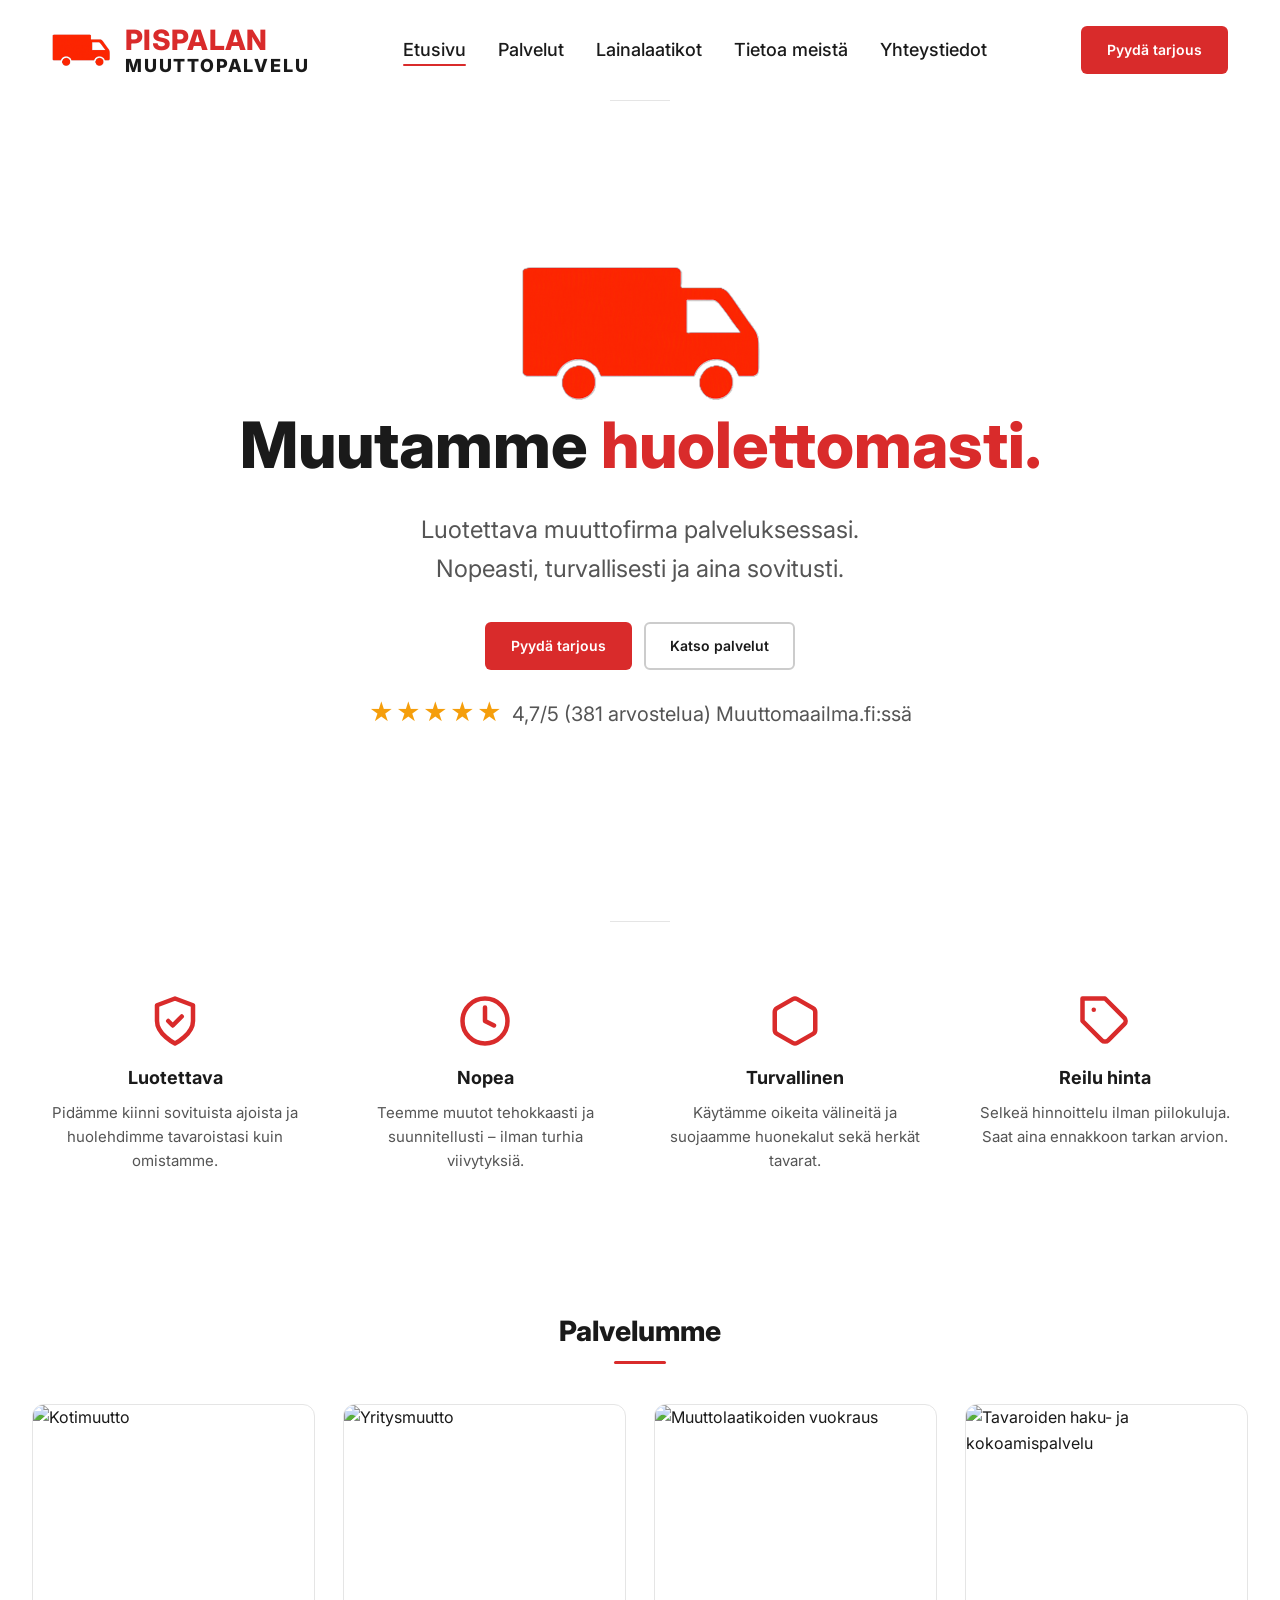
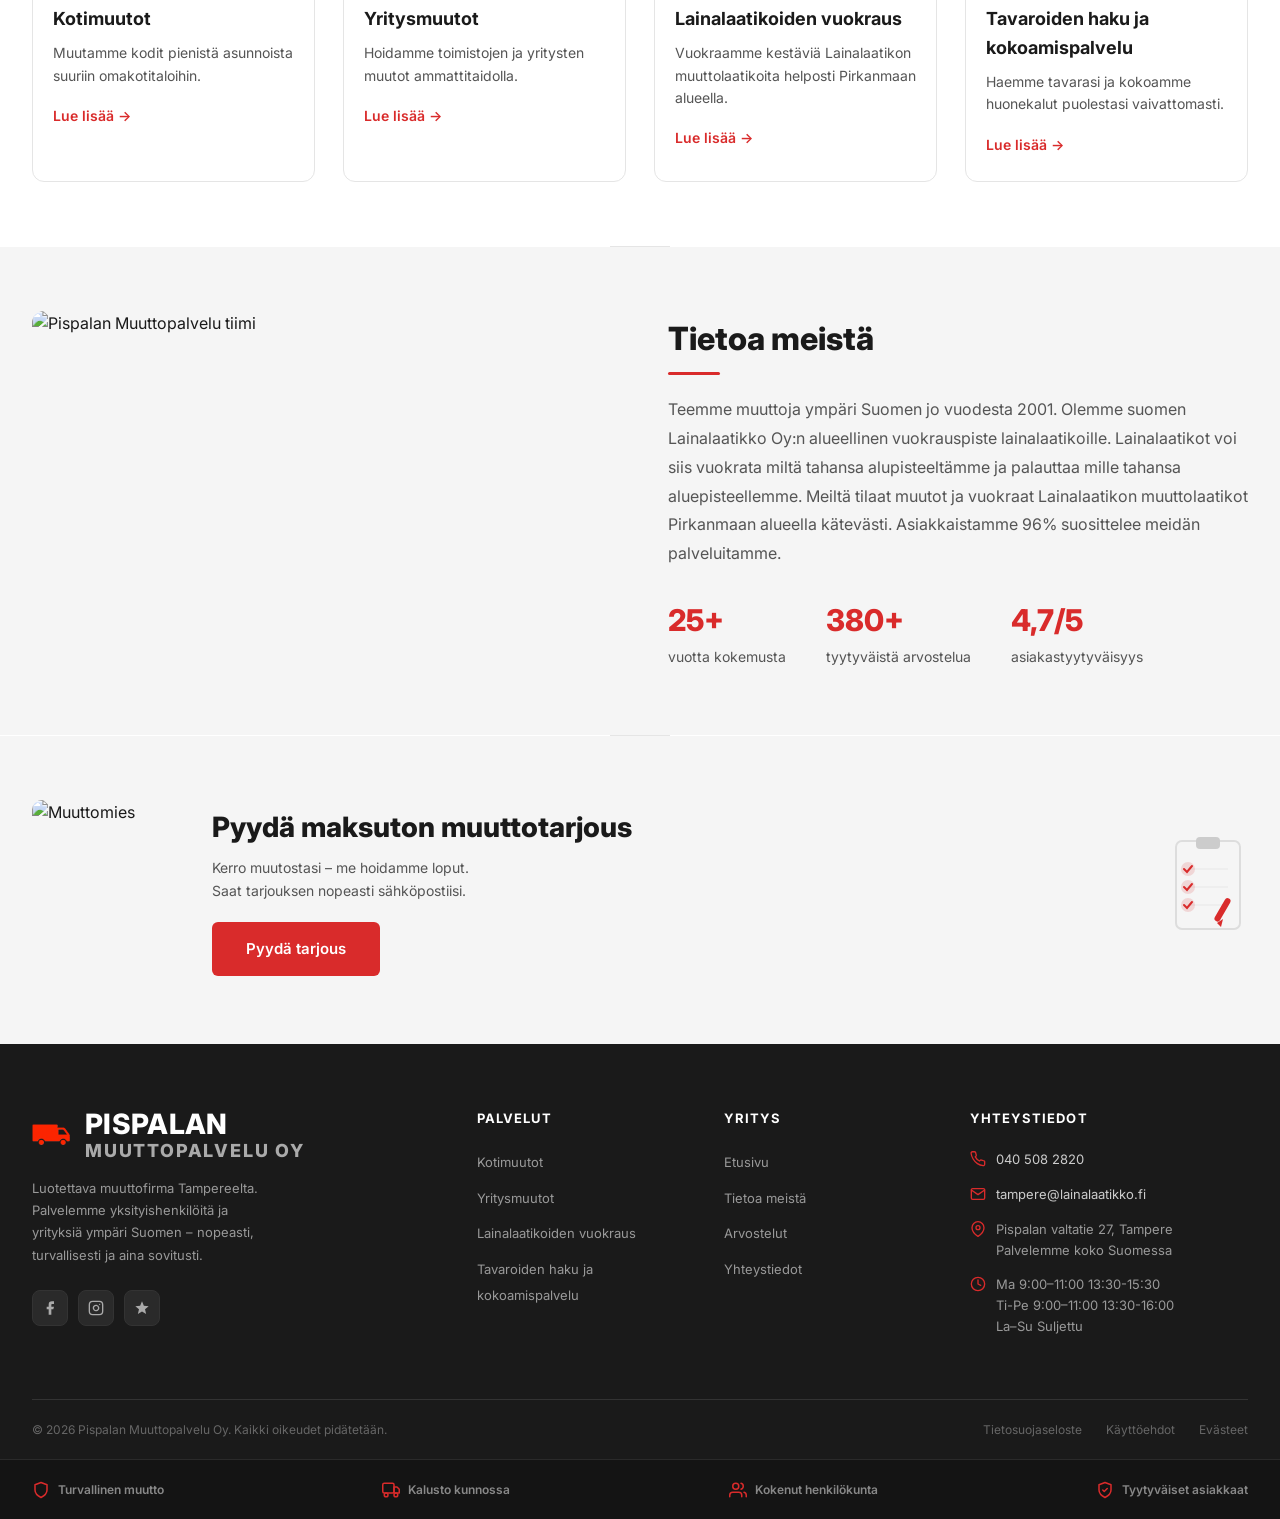
==== commit 08907f5a: "updates" ====
--- a/index.html
+++ b/index.html
@@ -71,14 +71,13 @@
 
     a { text-decoration: none; color: inherit; }
 
-    /* ── CONTAINER ── */
+
     .container {
       max-width: var(--max-w);
       margin: 0 auto;
       padding: 0 32px;
     }
 
-    /* ── NAVBAR ── */
     nav {
       background: var(--white);
       position: sticky;
@@ -153,7 +152,7 @@
     .btn-outline { background: white; color: var(--black); border-color: #ccc; }
     .btn-outline:hover { border-color: var(--red); color: var(--red); }
 
-    /* ── INTRO (replaces big hero) ── */
+
     .intro {
       padding: 144px 64px 128px;
       text-align: center;
@@ -200,7 +199,7 @@
 
     .star-icons { color: #f59e0b; font-size: 24px; letter-spacing: 2px; }
 
-    /* ── FEATURES ── */
+
     .features {
       padding: 48px 32px;
     }
@@ -237,7 +236,7 @@
       line-height: 1.6;
     }
 
-    /* ── SERVICES ── */
+
     .services {
       padding: 64px 32px;
       background: var(--white);
@@ -260,7 +259,7 @@
       border-radius: 2px;
     }
 
-    /* ── SHORT SECTION DIVIDER (replaces full-width borders) ── */
+
     .divider {
       width: 60px;
       height: 1px;
@@ -316,7 +315,7 @@
     }
     .link-red:hover { gap: 8px; }
 
-    /* ── ABOUT ── */
+
     .about {
       padding: 64px 32px;
       background: var(--gray-light);
@@ -341,7 +340,6 @@
     .about-stat strong { display: block; font-size: 30px; font-weight: 800; color: var(--red); }
     .about-stat span { font-size: 14px; color: var(--gray-text); }
 
-    /* ── CTA BANNER ── */
     .cta-banner {
       background: var(--gray-light);
       padding: 64px 32px;
@@ -360,7 +358,7 @@
     .cta-content p { font-size: 14px; color: var(--gray-text); margin-bottom: 20px; }
     .cta-checklist { width: 80px; flex-shrink: 0; }
 
-    /* ── FULL FOOTER ── */
+    /* footter */
     .site-footer {
       background: #1A1A1A;
       color: #ccc;
@@ -424,10 +422,16 @@
     .footer-trust-item { display: flex; align-items: center; gap: 8px; font-size: 12px; font-weight: 600; color: #888; }
     .footer-trust-item svg { width: 18px; height: 18px; color: var(--red); }
 
+
     /* ── RESPONSIVE ── */
-    @media (max-width: 900px) {
+    @media (max-width: 960px) {
       .container { padding: 0 20px; }
       .nav-links { display: none; }
+      nav .btn-primary { padding: 8px 12px; font-size: 10px; border-radius: 5px;  white-space: nowrap; margin-bottom: 5px; }
+      nav .container { padding: 0 16px; }
+      .logo { gap: 8px; }
+      .logo-text span:first-child { font-size: 20px; }
+      .logo-text span:last-child { font-size: 13px; }
       .intro { padding: 48px 20px; }
       .intro h1 { font-size: 34px; }
       .features { padding: 32px 20px; }
@@ -455,6 +459,35 @@
       .intro-ctas { flex-direction: column; width: 100%; }
       .intro-ctas .btn { width: 100%; }
       .about-stats { flex-wrap: wrap; gap: 20px; justify-content: center; }
+      .stars {
+          flex-direction: column;
+          gap: 4px;
+          text-align: center;
+        }
+
+      .star-icons {
+        font-size: 24px;
+        letter-spacing: 2px;
+      }
+        }
+
+    @media (max-width: 400px) {
+      nav .btn-primary { padding: 10px 14px; font-size: 10px; border-radius: 5px; white-space: nowrap; margin-left: 5px; }
+      .footer-grid { grid-template-columns: 1fr; }
+      .footer-trust-bar .container { justify-content: center; }
+      .features-grid { grid-template-columns: 1fr 1fr; gap: 16px; }
+      .services-grid { grid-template-columns: 1fr; }
+      .intro h1 { font-size: 28px; }
+      .intro-ctas { flex-direction: column; width: 100%; }
+      .intro-ctas .btn { width: 100%; }
+      .about-stats { flex-wrap: wrap; gap: 20px; justify-content: center; }
+    }
+
+     @media (max-width: 350px) {
+      .logo-text span:first-child { font-size: 14px; }
+      .logo-text span:last-child { font-size: 14px; }
+      nav .btn-primary { padding: 10px 12px; font-size: 10px; border-radius: 5px; white-space: nowrap; margin-left: 5px; }
+
     }
   </style>
 </head>
@@ -486,7 +519,7 @@
 </nav>
 <div class="divider" style="margin-top: 0;"></div>
 
-<!-- INTRO (replaces big hero, no image, fully centered) -->
+<!-- INTRO  -->
 <div class="intro">
   <div class="container">
     <a href="#index.html"><img src="images/Designer (13).PNG" alt="Pispalan Muuttopalvelu Oy logo" style="width: 240px; height: auto;"/></a>
@@ -612,12 +645,12 @@
 <section class="about" id="tietoa-meistä">
   <div class="container">
     <div class="about-img">
-      <img src="https://images.unsplash.com/photo-1600585154526-990dced4db0d?w=800&q=80" alt="Pispalan Muuttopalvelu tiimi"/>
+      <img src="https://images.unsplash.com/photo-1600585154526-990dced4db0d?w=800&q=80" alt="Pispalan Muuttopalvelu tiimi"/>Olemme suomen Lainalaatikko Oy:n alueellinen vuokrauspiste lainalaatikoille. Lainalaatikot voi vuokrata miltä tahansa alupisteeltämme ja palauttaa mille tahansa aluepisteellemme.
     </div>
     <div class="about-content">
       <h2>Tietoa meistä</h2>
       <div class="section-underline" style="margin-left:0;"></div>
-      <p>Teemme muuttoja ympäri Suomen jo vuodesta 2001. Olemme Lainalaatikon vuokraajat ja muuttajat. Meiltä vuokraat helposti Lainalaatikon muuttolaatikot Pirkanmaan alueella. Asiakkaistamme 96% suosittelee meidän palveluitamme.</p>
+      <p>Teemme muuttoja ympäri Suomen jo vuodesta 2001. Olemme suomen Lainalaatikko Oy:n alueellinen vuokrauspiste lainalaatikoille. Lainalaatikot voi siis vuokrata miltä tahansa alupisteeltämme ja palauttaa mille tahansa aluepisteellemme. Meiltä tilaat muutot ja vuokraat Lainalaatikon muuttolaatikot Pirkanmaan alueella kätevästi. Asiakkaistamme 96% suosittelee meidän palveluitamme.</p>
       <div class="about-stats">
         <div class="about-stat">
           <strong>25+</strong>
